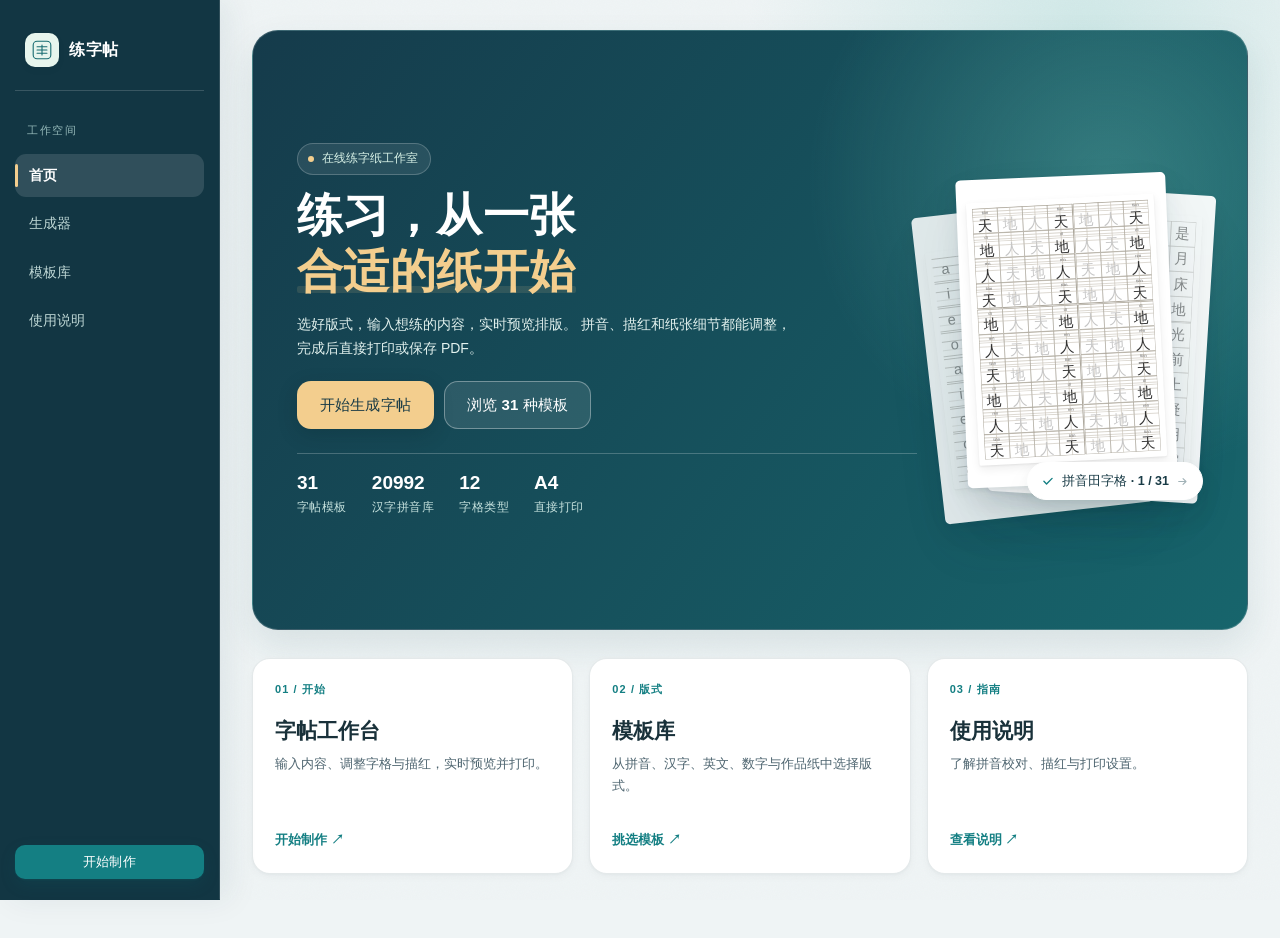
==== web/index.html @ 1cd7168d "Build calligraphy practice paper site and Pages demo" ====
<!DOCTYPE html>
<html lang="zh-CN" data-theme="light">
<head>
<meta charset="UTF-8">
<meta name="viewport" content="width=device-width, initial-scale=1, viewport-fit=cover">
<title>首页 · 练字帖</title>
<meta name="description" content="练字帖：免费在线字帖生成器，支持田字格、米字格、拼音、英文与古诗练习，实时预览后打印或保存 PDF。">
<link rel="stylesheet" href="assets/css/theme.css?v=3">
<link rel="stylesheet" href="assets/css/fonts.css?v=1">
<link rel="stylesheet" href="assets/css/app.css?v=5">
<link rel="stylesheet" href="assets/css/phone.css?v=2">
<link rel="stylesheet" href="assets/css/studio.css?v=3">
<link rel="stylesheet" href="assets/css/pages.css?v=2">
<link rel="stylesheet" href="assets/css/print.css" media="print">
<link rel="icon" href="data:image/svg+xml,%3Csvg xmlns='http://www.w3.org/2000/svg' viewBox='0 0 100 100'%3E%3Crect width='100' height='100' rx='22' fill='%23123643'/%3E%3Cpath d='M22 30h56M22 50h56M22 70h56M50 22v56' stroke='%23f3ce8e' stroke-width='4' stroke-linecap='round'/%3E%3C/svg%3E">
</head>
<body class="page-home">

<div class="paper-grain" aria-hidden="true"></div>

<!-- ============ 顶栏 ============ -->
<header class="topbar" id="topbar">
  <div class="topbar-inner">
    <a class="brand" href="index.html">
      <span class="brand-mark" aria-hidden="true">
        <svg viewBox="0 0 40 40"><rect x="4" y="4" width="32" height="32" rx="7"/><path d="M11 14h18M11 20h18M11 26h18M20 11v18"/></svg>
      </span>
      <span class="brand-text">
        <strong>练字帖</strong>
      </span>
    </a>

    <nav class="topnav" aria-label="主导航">
      <a href="index.html" class="is-active" aria-current="page">首页</a>
      <a href="studio.html">生成器</a>
      <a href="gallery.html">模板库</a>

      <a href="guide.html">使用说明</a>
    </nav>

    <div class="topbar-actions">
      <a class="btn btn-primary btn-sm nav-create" href="studio.html">开始制作</a>
    </div>
  </div>
</header>

<main id="top">
  <!-- ============ Hero ============ -->
  <section class="hero">
    <div class="hero-grid">
      <div class="hero-copy">
        <span class="eyebrow"><i class="dot"></i>在线练字纸工作室</span>
        <h1>练习，从一张<br><em>合适的纸开始</em></h1>
        <p class="hero-sub">
          选好版式，输入想练的内容，实时预览排版。
          拼音、描红和纸张细节都能调整，完成后直接打印或保存 PDF。
        </p>
        <div class="hero-cta">
          <a href="studio.html" class="btn btn-primary btn-lg">开始生成字帖</a>
          <a href="gallery.html" class="btn btn-ghost btn-lg" id="heroTplBtn">浏览 31 种模板</a>
        </div>
        <ul class="hero-stats">
          <li><b id="statTpl">31</b><span>字帖模板</span></li>
          <li><b>20992</b><span>汉字拼音库</span></li>
          <li><b>12</b><span>字格类型</span></li>
          <li><b>A4</b><span>直接打印</span></li>
        </ul>
      </div>

      <div class="hero-visual" id="heroVisual">
        <div class="stack">
          <div class="sheet sheet-3" aria-hidden="true"></div>
          <div class="sheet sheet-2" aria-hidden="true"></div>
          <div class="sheet sheet-1"></div>
        </div>
        <div class="hero-badge" id="heroBadge" title="点击切换下一款模板">
          <svg viewBox="0 0 24 24"><path d="M5 12.5l4.5 4.5L19 7.5"/></svg>
          <span id="heroBadgeText">所见即所得</span>
          <svg class="hero-badge-next" viewBox="0 0 24 24"><path d="M5 12h13M13 6.5l5.5 5.5-5.5 5.5"/></svg>
        </div>
      </div>
    </div>
  </section>

  <section class="home-paths" aria-label="功能入口">
    <a class="path-card" href="studio.html"><span class="path-number">01 / 开始</span><h2>字帖工作台</h2><p>输入内容、调整字格与描红，实时预览并打印。</p><span class="path-link">开始制作 ↗</span></a>
    <a class="path-card" href="gallery.html"><span class="path-number">02 / 版式</span><h2>模板库</h2><p>从拼音、汉字、英文、数字与作品纸中选择版式。</p><span class="path-link">挑选模板 ↗</span></a>

    <a class="path-card" href="guide.html"><span class="path-number">03 / 指南</span><h2>使用说明</h2><p>了解拼音校对、描红与打印设置。</p><span class="path-link">查看说明 ↗</span></a>
  </section>
</main>

<script src="assets/data/pinyin-data.js" defer></script>
<script src="assets/js/core/pinyin.js" defer></script>
<script src="assets/js/core/grids.js" defer></script>
<script src="assets/js/core/templates.js?v=4" defer></script>
<script src="assets/js/ui/preview.js?v=1" defer></script>
<script src="assets/js/ui/site.js?v=2" defer></script>
<script src="assets/js/ui/home.js?v=1" defer></script>
</body>
</html>
---- web/assets/css/theme.css ----
/* ============================================================
 * theme.css —— 设计令牌 / 基础重置 / 通用控件
 * 主题：清爽练字工作室，青绿与纸白（支持深浅模式）
 * ========================================================== */

:root {
  /* 色板 */
  --paper: #FFFDF7;
  --bg: #EFF4F5;
  --surface: #FFFFFF;
  --surface-2: #F5F9F9;
  --surface-3: #E7F0F1;
  --stage-bg: #DFE9EB;

  --ink: #19313A;
  --ink-2: #4E6570;
  --ink-3: #718890;
  --ink-4: #A1B2B7;

  --accent: #147F83;
  --accent-2: #0D686D;
  --accent-soft: #DDF2F0;
  --jade: #147F83;
  --gold: #D4A35C;

  --border: #244A571F;
  --border-2: #244A5733;
  --ring: #147F8340;

  /* 字体 */
  --font-ui: -apple-system, BlinkMacSystemFont, "SF Pro SC", "PingFang SC",
    "Hiragino Sans GB", "Microsoft YaHei", "Segoe UI", Roboto, sans-serif;
  --font-serif: "Songti SC", "STSong", "Source Han Serif SC", "Noto Serif SC",
    "PingFang SC", Georgia, serif;
  --font-mono: "SF Mono", "JetBrains Mono", ui-monospace, Menlo, monospace;

  /* 尺度 */
  --r-xs: 6px;
  --r-sm: 10px;
  --r: 14px;
  --r-lg: 20px;
  --r-xl: 28px;

  --sh-1: 0 1px 3px #1639440A, 0 3px 10px #16394408;
  --sh-2: 0 4px 12px #1639440C, 0 16px 32px #1639440D;
  --sh-3: 0 10px 24px #16394416, 0 30px 70px #1639441C;
  --sh-paper: 0 2px 4px #16394412, 0 10px 24px #16394414, 0 30px 60px #16394412;

  --ease: cubic-bezier(.22, .61, .36, 1);
  --ease-out: cubic-bezier(.16, 1, .3, 1);
  --topbar-h: 62px;
  --maxw: 1280px;

  color-scheme: light;
}

[data-theme="dark"] {
  --paper: #17272B;
  --bg: #0F1D22;
  --surface: #193039;
  --surface-2: #203841;
  --surface-3: #29434B;
  --stage-bg: #0B1B21;

  --ink: #F0F7F5;
  --ink-2: #C4D8D9;
  --ink-3: #93ADB3;
  --ink-4: #6F8A91;

  --accent: #63CEC2;
  --accent-2: #36AFA6;
  --accent-soft: #63CEC225;
  --jade: #63CEC2;
  --gold: #E4BC7B;

  --border: #E3F5F01F;
  --border-2: #E3F5F038;
  --ring: #63CEC24D;

  --sh-1: 0 1px 2px #0008, 0 2px 8px #0006;
  --sh-2: 0 2px 6px #0008, 0 12px 28px #000A;
  --sh-3: 0 8px 20px #000A, 0 28px 64px #000C;
  --sh-paper: 0 2px 4px #0006, 0 14px 32px #000A, 0 40px 80px #0009;

  color-scheme: dark;
}

* { box-sizing: border-box; }

html { -webkit-text-size-adjust: 100%; scroll-behavior: smooth; scroll-padding-top: 84px; }

body {
  margin: 0;
  background: var(--bg);
  color: var(--ink);
  font-family: var(--font-ui);
  font-size: 14px;
  line-height: 1.6;
  -webkit-font-smoothing: antialiased;
  overflow-x: hidden;
}

h1, h2, h3, h4, p, ul, ol, figure { margin: 0; }
ul, ol { padding: 0; list-style: none; }
a { color: inherit; text-decoration: none; }
button { font: inherit; color: inherit; background: none; border: 0; cursor: pointer; }
input, textarea, select { font: inherit; color: inherit; }
svg { display: block; }
::selection { background: var(--accent); color: #fff; }

/* 纸纹 */
.paper-grain {
  position: fixed; inset: 0; z-index: 0; pointer-events: none;
  opacity: .045; mix-blend-mode: multiply;
  background-image: url("data:image/svg+xml,%3Csvg xmlns='http://www.w3.org/2000/svg' width='180' height='180'%3E%3Cfilter id='n'%3E%3CfeTurbulence type='fractalNoise' baseFrequency='.85' numOctaves='3' stitchTiles='stitch'/%3E%3C/filter%3E%3Crect width='180' height='180' filter='url(%23n)'/%3E%3C/svg%3E");
}
[data-theme="dark"] .paper-grain { opacity: .05; mix-blend-mode: screen; }

/* ---------------- 按钮 ---------------- */
.btn {
  display: inline-flex; align-items: center; justify-content: center; gap: 7px;
  height: 40px; padding: 0 16px; border-radius: var(--r-sm);
  font-size: 13.5px; font-weight: 550; letter-spacing: .01em;
  border: 1px solid transparent; white-space: nowrap;
  transition: transform .18s var(--ease), background .18s var(--ease),
    border-color .18s var(--ease), box-shadow .18s var(--ease), color .18s var(--ease);
}
.btn:active { transform: scale(.975); }
.btn-ico { width: 15px; height: 15px; fill: none; stroke: currentColor; stroke-width: 1.7; stroke-linecap: round; stroke-linejoin: round; }

.btn-primary {
  background: var(--accent); color: #fff;
  box-shadow: 0 1px 2px #0E6D7040, 0 6px 16px #0E6D7026;
}
.btn-primary:hover { background: var(--accent-2); box-shadow: 0 2px 4px #0E6D704D, 0 10px 24px #0E6D7033; transform: translateY(-1px); }

.btn-ghost {
  background: var(--surface); color: var(--ink-2);
  border-color: var(--border-2); box-shadow: var(--sh-1);
}
.btn-ghost:hover { color: var(--ink); border-color: var(--ink-4); background: var(--surface-2); transform: translateY(-1px); }

.btn-lg { height: 48px; padding: 0 22px; font-size: 15px; border-radius: var(--r); }
.btn-sm { height: 34px; padding: 0 12px; font-size: 13px; }
.btn-xs { height: 30px; padding: 0 10px; font-size: 12.5px; }
.btn[disabled] { opacity: .5; pointer-events: none; }

.icon-btn {
  display: inline-flex; align-items: center; justify-content: center;
  width: 36px; height: 36px; border-radius: 10px; color: var(--ink-2);
  border: 1px solid var(--border); background: var(--surface);
  transition: all .18s var(--ease);
}
.icon-btn:hover { color: var(--ink); border-color: var(--ink-4); background: var(--surface-2); }
.icon-btn svg { width: 17px; height: 17px; fill: none; stroke: currentColor; stroke-width: 1.7; stroke-linecap: round; stroke-linejoin: round; }
.icon-btn.sm { width: 30px; height: 30px; border-radius: 8px; }
.icon-btn.sm svg { width: 15px; height: 15px; }

/* ---------------- 通用小控件 ---------------- */
.eyebrow {
  display: inline-flex; align-items: center; gap: 8px;
  padding: 5px 12px 5px 10px; border-radius: 100px;
  background: var(--surface); border: 1px solid var(--border);
  font-size: 12px; font-weight: 550; color: var(--ink-2);
  box-shadow: var(--sh-1);
}
.eyebrow .dot {
  width: 6px; height: 6px; border-radius: 50%; background: var(--accent);
  box-shadow: 0 0 0 3px var(--accent-soft);
  animation: pulse 2.4s var(--ease) infinite;
}
@keyframes pulse {
  0%, 100% { box-shadow: 0 0 0 3px var(--accent-soft); }
  50% { box-shadow: 0 0 0 6px #147F830A; }
}

/* ---------------- Toast ---------------- */
.toasts {
  position: fixed; z-index: 200; bottom: 26px; left: 50%; transform: translateX(-50%);
  display: flex; flex-direction: column; gap: 8px; align-items: center; pointer-events: none;
}
.toast {
  display: flex; align-items: center; gap: 9px;
  padding: 10px 16px; border-radius: 100px;
  background: var(--ink); color: var(--paper);
  font-size: 13px; font-weight: 500; box-shadow: var(--sh-3);
  animation: toastIn .32s var(--ease-out) both;
}
.toast svg { width: 15px; height: 15px; fill: none; stroke: currentColor; stroke-width: 2; stroke-linecap: round; stroke-linejoin: round; }
.toast.out { animation: toastOut .24s var(--ease) both; }
@keyframes toastIn { from { opacity: 0; transform: translateY(14px) scale(.96); } }
@keyframes toastOut { to { opacity: 0; transform: translateY(8px) scale(.97); } }

/* ---------------- Modal ---------------- */
.modal { position: fixed; inset: 0; z-index: 150; display: grid; place-items: center; padding: 24px; }
.modal[hidden] { display: none; }
.modal-mask { position: absolute; inset: 0; background: #0B0A0880; backdrop-filter: blur(6px); animation: fade .2s var(--ease); }
.modal-panel {
  position: relative; width: min(720px, 100%); max-height: 82vh;
  display: flex; flex-direction: column; overflow: hidden;
  background: var(--surface); border: 1px solid var(--border); border-radius: var(--r-xl);
  box-shadow: var(--sh-3); animation: modalIn .28s var(--ease-out);
}
@keyframes fade { from { opacity: 0; } }
@keyframes modalIn { from { opacity: 0; transform: translateY(16px) scale(.98); } }
.modal-head {
  display: flex; align-items: center; justify-content: space-between;
  padding: 16px 18px; border-bottom: 1px solid var(--border);
}
.modal-head h3 { font-family: var(--font-serif); font-size: 17px; font-weight: 600; }
.modal-body { padding: 8px 10px 18px; overflow: auto; }

/* ---------------- 表单控件（面板内） ---------------- */
.ctl-select { position: relative; }
.ctl-select select {
  appearance: none; width: 100%; height: 34px; padding: 0 30px 0 10px;
  background: var(--surface-2); border: 1px solid var(--border); border-radius: var(--r-xs);
  font-size: 13px; cursor: pointer; transition: all .16s var(--ease);
}
.ctl-select select:hover { border-color: var(--ink-4); }
.ctl-select select:focus { outline: none; border-color: var(--accent); box-shadow: 0 0 0 3px var(--ring); }
.ctl-caret {
  position: absolute; right: 9px; top: 50%; transform: translateY(-50%);
  width: 14px; height: 14px; fill: none; stroke: var(--ink-3); stroke-width: 1.6;
  stroke-linecap: round; stroke-linejoin: round; pointer-events: none;
}

.ctl-seg {
  display: flex; gap: 2px; padding: 2px; border-radius: 9px;
  background: var(--surface-3); border: 1px solid var(--border);
}
.seg-btn {
  flex: 1; min-width: 0; height: 28px; padding: 0 6px; border-radius: 7px;
  font-size: 12.5px; color: var(--ink-3); white-space: nowrap;
  transition: all .18s var(--ease);
}
.seg-btn:hover { color: var(--ink-2); }
.seg-btn.is-on {
  background: var(--surface); color: var(--ink); font-weight: 600;
  box-shadow: var(--sh-1);
}

.ctl-range { display: flex; align-items: center; gap: 10px; }
.ctl-range input[type="range"] {
  flex: 1; appearance: none; height: 18px; background: none; cursor: pointer;
}
.ctl-range input[type="range"]::-webkit-slider-runnable-track {
  height: 3px; border-radius: 2px; background: var(--surface-3);
}
.ctl-range input[type="range"]::-webkit-slider-thumb {
  appearance: none; width: 14px; height: 14px; margin-top: -5.5px; border-radius: 50%;
  background: var(--ink); border: 2px solid var(--surface);
  box-shadow: var(--sh-1); transition: transform .16s var(--ease);
}
.ctl-range input[type="range"]:hover::-webkit-slider-thumb { transform: scale(1.18); }
.ctl-range input[type="range"]:active::-webkit-slider-thumb { transform: scale(1.05); }
.ctl-range input[type="range"]::-moz-range-track { height: 3px; border-radius: 2px; background: var(--surface-3); }
.ctl-range input[type="range"]::-moz-range-thumb {
  width: 12px; height: 12px; border-radius: 50%; background: var(--ink);
  border: 2px solid var(--surface); box-shadow: var(--sh-1);
}
.ctl-out {
  min-width: 48px; text-align: right; font-size: 12px; font-variant-numeric: tabular-nums;
  color: var(--ink-2); font-family: var(--font-mono);
}

.ctl-color { display: flex; align-items: center; gap: 8px; }
.color-well { position: relative; width: 34px; height: 26px; flex: none; }
.color-well input { position: absolute; inset: 0; opacity: 0; cursor: pointer; }
.color-well span {
  display: block; width: 100%; height: 100%; border-radius: var(--r-xs);
  border: 1px solid var(--border-2); box-shadow: inset 0 1px 2px #0002;
}
.sw-row { display: flex; gap: 5px; }
.sw {
  width: 18px; height: 18px; border-radius: 5px; border: 1px solid var(--border-2);
  transition: transform .16s var(--ease);
}
.sw:hover { transform: scale(1.14); }
.sw.is-on { box-shadow: 0 0 0 2px var(--surface), 0 0 0 3.5px var(--accent); }

.ctl-switch { position: relative; display: inline-flex; }
.ctl-switch input { position: absolute; opacity: 0; width: 0; height: 0; }
.ctl-switch .track {
  display: block; width: 38px; height: 22px; border-radius: 100px;
  background: var(--surface-3); border: 1px solid var(--border);
  transition: all .22s var(--ease); position: relative;
}
.ctl-switch .knob {
  position: absolute; top: 2px; left: 2px; width: 16px; height: 16px; border-radius: 50%;
  background: var(--surface); box-shadow: 0 1px 3px #0003;
  transition: all .22s var(--ease);
}
.ctl-switch input:checked + .track { background: var(--accent); border-color: transparent; }
.ctl-switch input:checked + .track .knob { left: 19px; }
.ctl-switch input:focus-visible + .track { box-shadow: 0 0 0 3px var(--ring); }

.ctl-chips { display: flex; flex-wrap: wrap; gap: 6px; }
.chip {
  padding: 4px 10px; border-radius: 100px; font-size: 12px;
  background: var(--surface-2); border: 1px solid var(--border); color: var(--ink-3);
  transition: all .16s var(--ease);
}
.chip:hover { border-color: var(--ink-4); color: var(--ink-2); }
.chip.is-on {
  background: var(--accent-soft); border-color: #B1392C40; color: var(--accent); font-weight: 600;
}

.ctl-text input {
  width: 100%; height: 34px; padding: 0 10px; font-size: 13px;
  background: var(--surface-2); border: 1px solid var(--border); border-radius: var(--r-xs);
  transition: all .16s var(--ease);
}
.ctl-text input:focus { outline: none; border-color: var(--accent); box-shadow: 0 0 0 3px var(--ring); }

@media (prefers-reduced-motion: reduce) {
  *, *::before, *::after { animation-duration: .01ms !important; transition-duration: .01ms !important; }
}
---- web/assets/css/fonts.css ----
/* 字帖字形使用本地 Web 字体，离线预览与打印保持一致。 */
@font-face {
  font-family: 'CB WenKai';
  src: url('../fonts/LXGWWenKai-Regular.woff2') format('woff2');
  font-style: normal;
  font-weight: 400;
  font-display: swap;
}
@font-face {
  font-family: 'CB XingShu';
  src: url('../fonts/ZhiMangXing-Regular.woff2') format('woff2');
  font-style: normal;
  font-weight: 400;
  font-display: swap;
}
@font-face {
  font-family: 'CB SongTi';
  src: url('../fonts/ZCOOLXiaoWei-Regular.woff2') format('woff2');
  font-style: normal;
  font-weight: 400;
  font-display: swap;
}
@font-face {
  font-family: 'CB ShuFa';
  src: url('../fonts/LongCang-Regular.woff2') format('woff2');
  font-style: normal;
  font-weight: 400;
  font-display: swap;
}
@font-face {
  font-family: 'CB YuanTi';
  src: url('../fonts/Huninn-Regular.woff2') format('woff2');
  font-style: normal;
  font-weight: 400;
  font-display: swap;
}
@font-face {
  font-family: 'CB Handwriting';
  src: url('../fonts/Caveat.woff2') format('woff2');
  font-style: normal;
  font-weight: 400 700;
  font-display: swap;
}
---- web/assets/css/app.css ----
/* ============================================================
 * app.css —— 页面布局 + 字帖渲染区样式
 * ========================================================== */
main { position: relative; z-index: 1; }
/* 保证 hidden 属性不被组件自身的 display 覆盖 */
[hidden] { display: none !important; }

/* ---------------- 顶栏 ---------------- */
.topbar {
  position: sticky; top: 0; z-index: 100;
  backdrop-filter: blur(18px) saturate(1.7);
  -webkit-backdrop-filter: blur(18px) saturate(1.7);
  background: color-mix(in srgb, var(--bg) 78%, transparent);
  border-bottom: 1px solid transparent;
  transition: border-color .25s var(--ease), box-shadow .25s var(--ease), background .25s var(--ease);
}
.topbar.is-scrolled { border-bottom-color: var(--border); box-shadow: 0 1px 0 #1A181508, 0 8px 24px #1A181508; }
.topbar-inner {
  max-width: var(--maxw); margin: 0 auto; height: var(--topbar-h);
  padding: 0 26px; display: flex; align-items: center; gap: 26px;
}

.brand { display: flex; align-items: center; gap: 10px; margin-right: auto; }
.brand-mark {
  display: grid; place-items: center; width: 34px; height: 34px; border-radius: 10px;
  background: var(--ink); color: var(--paper); box-shadow: var(--sh-1);
}
.brand-mark svg { width: 22px; height: 22px; fill: none; stroke: currentColor; stroke-width: 2; stroke-linecap: round; }
.brand-mark.sm { width: 30px; height: 30px; border-radius: 9px; }
.brand-mark.sm svg { width: 19px; height: 19px; }
.brand-text { display: flex; flex-direction: column; line-height: 1.15; }
.brand-text strong { font-family: var(--font-serif); font-size: 16px; font-weight: 600; letter-spacing: .04em; }
.brand-text em { font-style: normal; font-size: 10px; letter-spacing: .12em; color: var(--ink-3); text-transform: uppercase; }

.topnav { display: flex; gap: 4px; }
.topnav a {
  position: relative; padding: 7px 13px; border-radius: 9px;
  font-size: 13.5px; color: var(--ink-3); transition: all .18s var(--ease);
}
.topnav a:hover { color: var(--ink); background: var(--surface-2); }
.topnav a.is-active { color: var(--ink); font-weight: 600; }
.topnav a.is-active::after {
  content: ""; position: absolute; left: 13px; right: 13px; bottom: 1px;
  height: 2px; border-radius: 2px; background: var(--accent);
}
.topbar-actions { display: flex; align-items: center; gap: 8px; }

/* ---------------- Hero ---------------- */
.hero { max-width: var(--maxw); margin: 0 auto; padding: 62px 26px 44px; }
.hero-grid { display: grid; grid-template-columns: 1.02fr .98fr; gap: 44px; align-items: center; }
.hero-copy h1 {
  margin: 18px 0 0; font-family: var(--font-serif);
  font-size: clamp(38px, 4.6vw, 58px); line-height: 1.22; font-weight: 600; letter-spacing: .01em;
}
.hero-copy h1 em { font-style: normal; color: var(--accent); position: relative; }
.hero-copy h1 em::after {
  content: ""; position: absolute; left: 0; right: 0; bottom: .08em; height: .16em;
  background: var(--accent); opacity: .16; border-radius: 2px;
}
.hero-sub { margin: 16px 0 0; max-width: 30em; font-size: 15px; line-height: 1.85; color: var(--ink-2); }
.hero-cta { display: flex; gap: 10px; margin-top: 26px; flex-wrap: wrap; }
.hero-stats { display: flex; gap: 30px; margin-top: 34px; padding-top: 22px; border-top: 1px solid var(--border); }
.hero-stats li { display: flex; flex-direction: column; }
.hero-stats b { font-family: var(--font-serif); font-size: 22px; font-weight: 600; }
.hero-stats span { font-size: 11.5px; color: var(--ink-3); letter-spacing: .04em; }

/* Hero 纸叠（2:3 纸卡 + 16 模板轮换） */
.hero-visual { position: relative; height: 500px; display: grid; place-items: center; }
.hero-visual .stack { position: relative; width: 292px; height: 438px; perspective: 1200px; }
.hero-visual .sheet {
  position: absolute; inset: 0; border-radius: 8px; background: #fff;
  box-shadow: var(--sh-paper); overflow: hidden; padding: 18px;
  display: flex; align-items: center; justify-content: center;
  transition: transform .55s var(--ease-out), box-shadow .55s var(--ease-out), opacity .55s var(--ease-out);
  transform-origin: 50% 100%;
}
.hero-visual .sheet-1 { transform: rotate(-2.4deg) translateY(0); z-index: 3; }
.hero-visual .sheet-2 { transform: rotate(3.6deg) translate(20px, 12px); z-index: 2; opacity: .94; }
.hero-visual .sheet-3 { transform: rotate(-6.5deg) translate(-26px, 26px); z-index: 1; opacity: .86; }
.hero-visual:hover .sheet-1 { transform: rotate(-1deg) translateY(-10px); box-shadow: 0 4px 8px #00000012, 0 16px 36px #00000014, 0 44px 90px #00000012; }
.hero-visual:hover .sheet-2 { transform: rotate(2.6deg) translate(52px, 6px); }
.hero-visual:hover .sheet-3 { transform: rotate(-8.5deg) translate(-58px, 20px); }
.hero-visual .sheet-2 .mini-sheet,
.hero-visual .sheet-3 .mini-sheet { opacity: .55; filter: saturate(.4); }

.hero-mini {
  width: 100%; height: 100%;
  display: flex; align-items: center; justify-content: center;
  animation: heroSheetIn .55s var(--ease-out);
}
.hero-mini > .mini-sheet { width: 100%; }
@keyframes heroSheetIn {
  from { opacity: 0; transform: translateY(14px) scale(.965) rotate(.6deg); }
}

.hero-badge {
  position: absolute; right: 6px; bottom: 24px; z-index: 4;
  display: flex; align-items: center; gap: 7px; padding: 8px 13px; border-radius: 100px;
  background: var(--surface); border: 1px solid var(--border); box-shadow: var(--sh-2);
  font-size: 12.5px; font-weight: 550; color: var(--ink-2);
  cursor: pointer; user-select: none; max-width: 240px;
  transition: transform .2s var(--ease), box-shadow .2s var(--ease), border-color .2s var(--ease);
}
.hero-badge:hover { transform: translateY(-2px); border-color: var(--ink-4); box-shadow: var(--sh-3); }
.hero-badge:active { transform: scale(.97); }
.hero-badge > svg:first-child { width: 14px; height: 14px; fill: none; stroke: var(--jade); stroke-width: 2.4; stroke-linecap: round; stroke-linejoin: round; flex: none; }
.hero-badge span { white-space: nowrap; overflow: hidden; text-overflow: ellipsis; }
.hero-badge-next {
  width: 13px; height: 13px; flex: none; fill: none; stroke: var(--ink-4);
  stroke-width: 2; stroke-linecap: round; stroke-linejoin: round;
  transition: transform .2s var(--ease), stroke .2s var(--ease);
}
.hero-badge:hover .hero-badge-next { transform: translateX(2px); stroke: var(--accent); }

/* ---------------- 段落标题 ---------------- */
.section-head {
  display: flex; align-items: flex-end; justify-content: space-between; gap: 20px;
  margin-bottom: 22px;
}
.section-title { font-family: var(--font-serif); font-size: 26px; font-weight: 600; letter-spacing: .01em; }
.section-desc { margin-top: 6px; font-size: 13.5px; color: var(--ink-3); }
.section-meta { font-size: 12.5px; color: var(--ink-3); font-variant-numeric: tabular-nums; }

/* ---------------- 工作台 ---------------- */
.studio { max-width: var(--maxw); margin: 0 auto; padding: 26px 26px 44px; }
.studio-grid {
  display: grid; grid-template-columns: 366px minmax(0, 1fr); gap: 22px; align-items: start;
}

/* 面板 */
.panel {
  position: sticky; top: calc(var(--topbar-h) + 16px);
  display: flex; flex-direction: column;
  max-height: calc(100vh - var(--topbar-h) - 34px);
  background: var(--surface); border: 1px solid var(--border);
  border-radius: var(--r-lg); box-shadow: var(--sh-2); overflow: hidden;
}
.panel-top { padding: 12px; border-bottom: 1px solid var(--border); background: var(--surface-2); }
.tpl-current {
  display: flex; align-items: center; gap: 11px; width: 100%; padding: 10px;
  border-radius: var(--r-sm); background: var(--surface); border: 1px solid var(--border);
  box-shadow: var(--sh-1); transition: all .18s var(--ease); text-align: left;
}
.tpl-current:hover { border-color: var(--ink-4); transform: translateY(-1px); box-shadow: var(--sh-2); }
.tpl-current-ico {
  display: grid; place-items: center; width: 34px; height: 34px; border-radius: 9px; flex: none;
  background: var(--accent-soft); color: var(--accent);
}
.tpl-current-ico svg { width: 18px; height: 18px; fill: none; stroke: currentColor; stroke-width: 1.7; stroke-linecap: round; stroke-linejoin: round; }
.tpl-current-copy { display: flex; flex-direction: column; min-width: 0; flex: 1; }
.tpl-current-copy b { font-size: 14px; font-weight: 600; }
.tpl-current-copy small { font-size: 11.5px; color: var(--ink-3); overflow: hidden; text-overflow: ellipsis; white-space: nowrap; }
.tpl-current-arrow { width: 15px; height: 15px; flex: none; color: var(--ink-4); }

.panel-scroll { flex: 1; overflow-y: auto; overscroll-behavior: contain; }
.panel-scroll::-webkit-scrollbar { width: 9px; }
.panel-scroll::-webkit-scrollbar-thumb { background: var(--ink-4); border-radius: 9px; border: 3px solid var(--surface); }
.panel-scroll::-webkit-scrollbar-track { background: transparent; }

.block { padding: 14px 14px 4px; border-bottom: 1px solid var(--border); }
.block-head { display: flex; align-items: center; justify-content: space-between; gap: 10px; margin-bottom: 10px; }
.block-title { font-size: 12px; font-weight: 650; letter-spacing: .08em; color: var(--ink-3); text-transform: uppercase; }
.block-note { font-size: 11px; color: var(--ink-4); }

.content-input {
  width: 100%; min-height: 104px; resize: vertical; padding: 11px 12px;
  background: var(--surface-2); border: 1px solid var(--border); border-radius: var(--r-sm);
  font-size: 14px; line-height: 1.8; letter-spacing: .04em;
  transition: all .18s var(--ease);
}
.content-input:focus { outline: none; border-color: var(--accent); box-shadow: 0 0 0 3px var(--ring); background: var(--surface); }
.input-hint {
  margin: -4px 0 4px; font-size: 11.5px; line-height: 1.45;
  color: var(--ink-3); min-height: 1.4em;
}
.quick-row { display: flex; align-items: center; gap: 6px; padding: 10px 0 12px; flex-wrap: wrap; }
.quick-label { font-size: 11.5px; color: var(--ink-4); margin-right: 2px; }
.quick {
  padding: 3px 9px; border-radius: 100px; font-size: 12px; color: var(--ink-2);
  background: var(--surface-2); border: 1px solid var(--border); transition: all .16s var(--ease);
}
.quick:hover { background: var(--surface-3); color: var(--ink); }

/* 拼音校对 */
.py-check {
  display: flex; flex-wrap: wrap; gap: 5px; max-height: 148px; overflow-y: auto;
  padding-bottom: 12px;
}
.py-check:empty::after { content: "输入汉字后自动标注拼音"; font-size: 12px; color: var(--ink-4); }
.py-item {
  display: flex; flex-direction: column; align-items: center; gap: 1px;
  min-width: 40px; padding: 5px 6px; border-radius: 8px;
  background: var(--surface-2); border: 1px solid var(--border);
  cursor: pointer; transition: all .16s var(--ease);
}
.py-item:hover { border-color: var(--accent); background: var(--accent-soft); }
.py-item .py-c { font-family: var(--font-serif); font-size: 15px; line-height: 1.2; }
.py-item .py-p { font-size: 10.5px; color: var(--ink-3); letter-spacing: .02em; }
.py-item.is-multi { border-color: #B1392C33; }
.py-item.is-multi .py-p { color: var(--accent); font-weight: 600; }
.py-item.is-multi .py-p::after { content: " ⇄"; opacity: .6; }

/* 设置分组 */
.settings { padding: 4px 0 8px; }
.pgroup { border-bottom: 1px solid var(--border); }
.pgroup:last-child { border-bottom: 0; }
.pgroup-head {
  display: flex; align-items: center; gap: 9px; width: 100%; padding: 13px 14px;
  font-size: 13px; font-weight: 600; transition: background .16s var(--ease);
}
.pgroup-head:hover { background: var(--surface-2); }
.pgroup-dot {
  width: 5px; height: 5px; border-radius: 50%; background: var(--ink-4);
  transition: all .2s var(--ease);
}
.pgroup.is-open .pgroup-dot { background: var(--accent); box-shadow: 0 0 0 3px var(--accent-soft); }
.pgroup-title { flex: 1; text-align: left; }
.pgroup-arrow { width: 14px; height: 14px; color: var(--ink-4); transition: transform .22s var(--ease); }
.pgroup.is-open .pgroup-arrow { transform: rotate(180deg); }
.pgroup-body {
  display: grid; grid-template-rows: 0fr; transition: grid-template-rows .28s var(--ease);
  overflow: hidden;
}
.pgroup.is-open .pgroup-body { grid-template-rows: 1fr; }
.pgroup-body > * { min-height: 0; }
.pgroup-body-inner { padding: 0 14px 14px; }

.prow { padding: 0 14px 13px; }
.prow[hidden] { display: none; }
.row-inline { display: flex; align-items: center; justify-content: space-between; gap: 12px; }
.row-label { display: flex; align-items: center; gap: 10px; font-size: 13px; color: var(--ink-2); }
.row-stack .row-label { margin-bottom: 7px; font-size: 12.5px; }
.row-hint { margin-top: 5px; font-size: 11px; color: var(--ink-4); line-height: 1.5; }
.row-inline .row-hint { flex: 1; }

.panel-foot {
  display: flex; gap: 8px; padding: 12px; border-top: 1px solid var(--border);
  background: var(--surface-2);
}
.panel-foot .btn { flex: 1; }

/* 预览台 */
.stage {
  display: flex; flex-direction: column; min-height: calc(100vh - var(--topbar-h) - 90px);
  background: var(--surface); border: 1px solid var(--border);
  border-radius: var(--r-lg); box-shadow: var(--sh-2); overflow: hidden;
}
.stage-bar {
  display: flex; align-items: center; justify-content: space-between; gap: 12px;
  padding: 9px 14px; border-bottom: 1px solid var(--border); background: var(--surface-2);
}
.stage-bar-left, .stage-bar-right { display: flex; align-items: center; gap: 8px; }
.seg-zoom {
  display: flex; align-items: center; gap: 2px; padding: 2px;
  background: var(--surface-3); border: 1px solid var(--border); border-radius: 9px;
}
.zoom-val {
  min-width: 46px; text-align: center; font-size: 12px; font-variant-numeric: tabular-nums;
  color: var(--ink-2); font-family: var(--font-mono);
}
.stage-divider { width: 1px; height: 16px; background: var(--border); }
.stage-info { font-size: 12.5px; color: var(--ink-3); font-variant-numeric: tabular-nums; }
.stage-hint { font-size: 11.5px; color: var(--ink-4); }

.stage-canvas {
  flex: 1; overflow: auto; padding: 30px 24px 44px;
  background: var(--stage-bg);
  background-image: radial-gradient(circle at 1px 1px, #1A181512 1px, transparent 0);
  background-size: 22px 22px;
}
.pages {
  display: flex; flex-direction: column; align-items: center; gap: 26px;
  width: max-content; min-width: 100%; margin: 0 auto;
  transform-origin: top center; transition: transform .2s var(--ease);
}

/* ---------------- 字帖渲染区 ---------------- */
.cb-page {
  position: relative; flex: none; display: flex; flex-direction: column;
  background: #fff; color: #1a1a1a;
  box-shadow: 0 1px 2px #00000010, 0 8px 20px #00000012, 0 24px 48px #0000000F;
  border-radius: 2px;
}
.cb-page::after {
  content: ""; position: absolute; inset: 0; pointer-events: none;
  box-shadow: inset 0 0 0 1px #0000000D;
}
.cb-head { flex: none; padding-bottom: 4px; }
.cb-head-empty { height: 2px; }
.cb-title {
  text-align: center; font-family: var(--font-serif); font-size: 19px; font-weight: 600;
  letter-spacing: .12em; color: #1a1a1a;
}
.cb-fields {
  display: flex; align-items: center; justify-content: space-between; gap: 12px;
  padding-top: 5px; font-size: 11px; color: #444;
}
.cb-meta { display: flex; gap: 12px; flex-wrap: wrap; }
.cb-field { display: inline-flex; align-items: baseline; gap: 3px; }
.cb-field i { font-style: normal; letter-spacing: .04em; }
.cb-field u { display: inline-block; min-width: 52px; border-bottom: 1px solid #bbb; height: 1em; }

.cb-body { flex: 1 1 auto; }
.cb-row { display: flex; }
.cb-row:last-child { margin-bottom: 0 !important; }

.cb-cell { position: relative; flex: none; }
.cb-cell .cb-grid-svg { position: absolute; z-index: 0; inset: 0; width: 100%; height: 100%; pointer-events: none; }
.cb-glyph {
  position: absolute; z-index: 1; inset: 0; display: flex; align-items: center; justify-content: center;
  line-height: 1; white-space: nowrap;
}
.cb-glyph-four { inset: 0 0 28%; align-items: flex-end; }
.cb-cell-v .cb-glyph { inset: 0; }

.cb-py { position: relative; flex: none; }
.cb-py .cb-grid-svg { position: absolute; z-index: 0; inset: 0; width: 100%; height: 100%; }
.cb-pinyin-row { display: flex; }
.cb-py-t {
  position: absolute; z-index: 1; left: 0; right: 0; top: 52%; transform: translateY(-50%);
  text-align: center; font-family: var(--font-ui) !important;
  letter-spacing: .01em; line-height: 1; white-space: nowrap; font-size: inherit;
}
.cb-py-label { display: inline-block; padding: 0 3px; background: #fff; }
.cb-pattern, .cb-stroke { color: #888; }
.cb-pattern svg, .cb-stroke svg { width: 100%; height: 100%; }

.cb-body-v { display: flex; flex-direction: row-reverse; justify-content: flex-start; height: 100%; }
.cb-col { display: flex; flex-direction: column; flex: none; }

/* ---------------- 模板库 ---------------- */
.gallery, .guide { max-width: var(--maxw); margin: 0 auto; padding: 34px 26px; }
.tpl-grid {
  display: grid; grid-template-columns: repeat(auto-fill, minmax(232px, 1fr)); gap: 16px;
}
.tpl-card {
  position: relative; display: flex; flex-direction: column; overflow: hidden;
  background: var(--surface); border: 1px solid var(--border); border-radius: var(--r-lg);
  box-shadow: var(--sh-1); text-align: left;
  transition: transform .26s var(--ease-out), box-shadow .26s var(--ease-out), border-color .2s var(--ease);
}
.tpl-card::before {
  content: ""; position: absolute; inset: 0; pointer-events: none; opacity: 0;
  background: radial-gradient(420px circle at var(--mx, 50%) var(--my, 0%), #B1392C0F, transparent 60%);
  transition: opacity .3s var(--ease);
}
.tpl-card:hover { transform: translateY(-4px); box-shadow: var(--sh-3); border-color: var(--border-2); }
.tpl-card:hover::before { opacity: 1; }
.tpl-card.is-active { border-color: var(--accent); box-shadow: 0 0 0 1px var(--accent), var(--sh-2); }

.tpl-preview {
  position: relative; height: 148px; padding: 14px 16px 10px;
  background: var(--surface-2); border-bottom: 1px solid var(--border);
  display: flex; flex-direction: column; justify-content: center; overflow: hidden;
}
.tpl-preview::after {
  content: ""; position: absolute; left: 0; right: 0; bottom: 0; height: 26px;
  background: linear-gradient(to bottom, transparent, var(--surface-2));
}
.mini-sheet {
  width: 100%; background: #fff; border-radius: 2px; padding: 6px;
  box-shadow: 0 1px 2px #0001, 0 4px 10px #0001;
  transform: rotate(-.6deg); transition: transform .35s var(--ease-out);
  container-type: inline-size;
}
.tpl-card:hover .mini-sheet { transform: rotate(0) scale(1.04); }
.mini-row { display: flex; }
.mini-cell {
  position: relative; flex: 1; aspect-ratio: 1;
}
.mini-cell svg { position: absolute; z-index: 0; inset: 0; width: 100%; height: 100%; }
.mini-cell b {
  position: absolute; z-index: 1; inset: 0; display: flex; align-items: center; justify-content: center;
  font-size: calc(58cqw / var(--cols, 6)); font-weight: 400; color: #333; line-height: 1;
}
.mini-cell.is-trace b { color: #c6c6c6; }
.mini-py { height: 36%; position: relative; }
.mini-py span {
  position: absolute; left: 0; right: 0; top: 58%; transform: translateY(-50%);
  text-align: center; font-size: 4px; color: #555;
}

.tpl-card-body { padding: 13px 15px 15px; }
.tpl-card-top { display: flex; align-items: center; gap: 8px; }
.tpl-card-name { font-size: 14.5px; font-weight: 600; }
.tpl-tag {
  margin-left: auto; padding: 2px 7px; border-radius: 100px; font-size: 10.5px;
  background: var(--accent-soft); color: var(--accent); font-weight: 600;
}
.tpl-card-desc { margin-top: 5px; font-size: 12.5px; color: var(--ink-3); line-height: 1.6; }

/* ---------------- 说明 ---------------- */
.guide-grid { display: grid; grid-template-columns: repeat(auto-fit, minmax(248px, 1fr)); gap: 16px; }
.guide-card {
  position: relative; padding: 20px 20px 22px; background: var(--surface);
  border: 1px solid var(--border); border-radius: var(--r-lg); box-shadow: var(--sh-1);
  transition: all .22s var(--ease);
}
.guide-card:hover { transform: translateY(-3px); box-shadow: var(--sh-2); border-color: var(--border-2); }
.guide-card .step {
  font-family: var(--font-serif); font-size: 26px; font-weight: 600; color: var(--accent); opacity: .28;
}
.guide-card h3 { margin-top: 6px; font-size: 15px; font-weight: 600; }
.guide-card p { margin-top: 7px; font-size: 13px; line-height: 1.8; color: var(--ink-2); }
.guide-card b { color: var(--accent); }

/* ---------------- 响应式 ---------------- */
@media (max-width: 1080px) {
  .hero-grid { grid-template-columns: 1fr; gap: 30px; }
  .hero-visual { height: 460px; }
  .hero-visual .stack { width: 260px; height: 390px; }
  .studio-grid { grid-template-columns: 1fr; }
  .panel { position: static; max-height: none; }
  .stage { min-height: 70vh; }
}
@media (max-width: 720px) {
  .topnav { display: none; }
  .topbar-inner { padding: 0 16px; gap: 12px; }
  .hero { padding: 40px 18px 30px; }
  .studio, .gallery, .guide { padding-left: 16px; padding-right: 16px; }
  .hero-stats { gap: 20px; }
  .hero-visual { height: 400px; }
  .hero-visual .stack { width: 220px; height: 330px; }
  .brand-text em { display: none; }
  .stage-canvas { padding: 18px 12px 30px; }
}
---- web/assets/css/phone.css ----
/* ============================================================
 * css/phone.css —— 手机版（iPhone 外壳内）布局
 * 仅在 <body class="phone"> 下生效，桌面版完全不受影响。
 * 视觉：纸白 / 青绿，毛玻璃 tabbar 与 sheet。
 * ========================================================== */

/* ---------- 隐藏桌面元素 ---------- */
body.phone { margin: 0; height: 100svh; min-height: 0; overflow: hidden;
  display: flex; flex-direction: column;
  background: var(--paper, #f2efe7); color: var(--ink, #1a1815);
  -webkit-tap-highlight-color: transparent; font-family: -apple-system, BlinkMacSystemFont, "PingFang SC", "Microsoft YaHei", sans-serif; }
body.phone * { box-sizing: border-box; }
body.phone .topbar,
body.phone .hero,
body.phone .guide,
body.phone .studio { display: none !important; }

/* ---------- 顶部状态栏 + 灵动岛 ---------- */
body.phone .phone-status { position: relative; flex: none; height: 54px; padding: 6px 30px 0;
  display: flex; align-items: center; justify-content: space-between;
  font-size: 14px; font-weight: 600; letter-spacing: .3px; }
body.phone .ps-time { color: var(--ink, #1a1815); }
body.phone .ps-right { display: flex; align-items: center; gap: 5px; color: var(--ink, #1a1815); font-size: 12px; opacity: .85; }
body.phone .island { position: absolute; top: 11px; left: 50%; transform: translateX(-50%);
  width: 118px; height: 33px; background: #000; border-radius: 22px; }

/* ---------- 预览主区 ---------- */
body.phone .phone-main { position: relative; flex: 1; min-height: 0; display: flex; overflow: hidden; }
body.phone .phone-main .stage { flex: 1; min-height: 0; display: flex; flex-direction: column; width: 100%; }
body.phone .stage-bar { display: none !important; }
body.phone .stage-canvas { flex: 1; min-height: 0; overflow: auto; -webkit-overflow-scrolling: touch;
  display: flex; align-items: flex-start; justify-content: center; padding: 14px 12px 8px; }
body.phone .pages { transform-origin: top center; margin: 0 auto; }
body.phone .page-sheet { box-shadow: 0 8px 24px #0002; }

/* ---------- 底部工具栏（玻璃质感） ---------- */
body.phone .phone-tabbar { flex: none; display: flex; padding: 6px 6px calc(6px + env(safe-area-inset-bottom, 0px));
  background: color-mix(in srgb, var(--paper, #f2efe7) 72%, transparent);
  backdrop-filter: blur(18px) saturate(1.4); -webkit-backdrop-filter: blur(18px) saturate(1.4);
  border-top: 1px solid color-mix(in srgb, var(--ink, #1a1815) 10%, transparent);
  box-shadow: 0 -6px 20px #0001; gap: 2px; }
body.phone .ptab { flex: 1; min-width: 0; border: 0; background: transparent; color: var(--ink-soft, #6a6358);
  display: flex; flex-direction: column; align-items: center; gap: 3px; padding: 6px 2px;
  font-size: 10.5px; font-weight: 600; cursor: pointer; border-radius: 12px;
  transition: background .15s, color .15s, transform .12s; touch-action: manipulation; }
body.phone .ptab svg { width: 23px; height: 23px; }
body.phone .ptab:active { transform: scale(.92); }
body.phone .ptab.is-active { color: var(--accent, #b1392c); background: color-mix(in srgb, var(--accent, #b1392c) 12%, transparent); }
body.phone .ptab.is-active svg { stroke: var(--accent, #b1392c); }

/* ---------- 底部抽屉 sheet ---------- */
body.phone .phone-sheet { position: fixed; left: 0; right: 0; bottom: 0; z-index: 60;
  width: 100%; max-width: none; height: min(78svh, 560px);
  display: flex; flex-direction: column;
  background: color-mix(in srgb, var(--paper, #f2efe7) 88%, #fff);
  backdrop-filter: blur(24px) saturate(1.5); -webkit-backdrop-filter: blur(24px) saturate(1.5);
  border: 1px solid color-mix(in srgb, var(--ink, #1a1815) 12%, transparent); border-bottom: 0;
  border-radius: 26px 26px 0 0; box-shadow: 0 -16px 50px #0003;
  transform: translateY(102%); transition: transform .26s cubic-bezier(.22,.8,.3,1);
  padding-bottom: env(safe-area-inset-bottom, 0px); }
body.phone .phone-sheet.open { transform: translateY(0); }
body.phone .sheet-grab { flex: none; height: 22px; display: flex; align-items: center; justify-content: center; cursor: grab; touch-action: none; }
body.phone .sheet-grab span { width: 38px; height: 5px; border-radius: 5px; background: color-mix(in srgb, var(--ink, #1a1815) 22%, transparent); }
body.phone .sheet-head { flex: none; height: 46px; padding: 0 18px 6px; display: flex; align-items: center; justify-content: space-between; }
body.phone .sheet-title { font-size: 17px; font-weight: 700; margin: 0; color: var(--ink, #1a1815); }
body.phone .sheet-done { border: 0; background: transparent; color: var(--accent, #b1392c); font-size: 15px; font-weight: 600; padding: 4px 6px; cursor: pointer; }
body.phone .sheet-content { flex: 1; min-height: 0; overflow: auto; overscroll-behavior: contain;
  -webkit-overflow-scrolling: touch; padding: 4px 18px 26px; }
body.phone .phone-pan[hidden] { display: none; }

/* 模板面板：隐藏原本的「模板库」小标题（抽屉标题已显示），卡片间距收紧 */
body.phone .phone-pan[data-pan="tpl"] .section-head { display: none; }
body.phone .phone-pan[data-pan="tpl"] .gallery { margin: 0; }
body.phone .phone-pan[data-pan="tpl"] .tpl-grid { gap: 10px; }
body.phone .phone-pan[data-pan="tpl"] .tpl-card { text-align: left; }

/* sheet 内复用桌面控件，统一为手机宽度 */
body.phone .sheet-content .pgroup { background: color-mix(in srgb, var(--paper, #f2efe7) 60%, #fff);
  border: 1px solid color-mix(in srgb, var(--ink, #1a1815) 9%, transparent);
  border-radius: 14px; margin-bottom: 12px; overflow: hidden; }
body.phone .sheet-content .pgroup-body-inner { padding: 6px 14px 14px; }
body.phone .sheet-content .block { background: color-mix(in srgb, var(--paper, #f2efe7) 60%, #fff);
  border: 1px solid color-mix(in srgb, var(--ink, #1a1815) 9%, transparent);
  border-radius: 14px; padding: 14px; margin-bottom: 12px; }
body.phone .content-input { width: 100%; min-height: 96px; font-size: 16px; line-height: 1.6; }
body.phone .py-check { display: flex; flex-wrap: wrap; gap: 8px; }
body.phone .py-item { min-width: 52px; min-height: 52px; }
body.phone .block-head { margin-bottom: 8px; }
---- web/assets/css/studio.css ----
/* 练字帖：工作台优先的青绿主题。字帖纸张本身仍由打印样式控制。 */

body:not(.phone) {
  background:
    radial-gradient(circle at 85% 4%, #CFE8E7 0, transparent 24%),
    var(--bg);
}

body:not(.phone) .paper-grain { opacity: .025; }
body:not(.phone) .section-title { font-family: var(--font-ui); font-weight: 760; letter-spacing: -.035em; }
body:not(.phone) .section-head { align-items: center; }
body:not(.phone) .section-desc { color: var(--ink-2); }

/* 介绍区缩短，让编辑与预览更早进入视野。 */
body:not(.phone) .hero {
  width: calc(100% - 64px);
  max-width: 1360px;
  margin: 30px auto 0;
  padding: 32px 44px;
  border: 1px solid #FFFFFF2B;
  border-radius: 26px;
  background:
    radial-gradient(circle at 86% 25%, #73C8BC55 0, transparent 31%),
    linear-gradient(125deg, #153B4B 0%, #17656C 100%);
  box-shadow: 0 16px 36px #1B53591C;
  color: #fff;
  overflow: hidden;
}
body:not(.phone) .hero-grid { grid-template-columns: minmax(0, 1fr) 260px; gap: 26px; }
body:not(.phone) .hero-copy h1 {
  margin-top: 13px;
  font-size: clamp(34px, 3.6vw, 52px);
  line-height: 1.22;
  font-weight: 600;
}
body:not(.phone) .hero-copy h1 em { color: #F3CE8E; }
body:not(.phone) .hero-copy h1 em::after { background: #F3CE8E; opacity: .12; }
body:not(.phone) .hero-sub { max-width: 36em; margin-top: 12px; color: #E2F1EE; font-size: 14px; line-height: 1.75; }
body:not(.phone) .hero-cta { margin-top: 20px; }
body:not(.phone) .hero .btn-primary { background: #F3CE8E; color: #193B46; box-shadow: 0 6px 20px #071D2533; }
body:not(.phone) .hero .btn-primary:hover { background: #FFE0A8; }
body:not(.phone) .hero .btn-ghost { background: #FFFFFF1A; color: #fff; border-color: #FFFFFF57; box-shadow: none; }
body:not(.phone) .hero .btn-ghost:hover { background: #FFFFFF2B; }
body:not(.phone) .hero .eyebrow { color: #D8F2E7; background: #FFFFFF15; border-color: #FFFFFF35; box-shadow: none; }
body:not(.phone) .hero .eyebrow .dot { background: #F3CE8E; box-shadow: none; }
body:not(.phone) .hero-stats { margin-top: 24px; padding-top: 14px; gap: 25px; border-color: #FFFFFF38; }
body:not(.phone) .hero-stats b { font-family: var(--font-ui); font-size: 19px; font-weight: 750; }
body:not(.phone) .hero-stats span { color: #C5E1DD; }
body:not(.phone) .hero-visual { height: 296px; }
body:not(.phone) .hero-visual .stack { width: 176px; height: 256px; }
body:not(.phone) .hero-visual .sheet { padding: 11px; border-radius: 5px; }
body:not(.phone) .hero-badge { right: 0; bottom: 4px; color: #193B46; background: #fff; border-color: #fff; }

/* 编辑区和内容卡片统一为工作台组件。 */
body:not(.phone) .studio,
body:not(.phone) .gallery,
body:not(.phone) .guide { max-width: 1360px; padding-left: 32px; padding-right: 32px; }
body:not(.phone) .studio { padding-top: 34px; }
body:not(.phone) .studio-grid { grid-template-columns: 342px minmax(0, 1fr); gap: 18px; }
body:not(.phone) .panel { border-radius: 18px; box-shadow: var(--sh-2); }
body:not(.phone) .panel-top { background: var(--surface); }
body:not(.phone) .tpl-current { background: var(--surface-2); box-shadow: none; }
body:not(.phone) .block-title { color: var(--accent-2); }
body:not(.phone) .content-input { background: #FBFDFD; }
body:not(.phone) .stage { border-radius: 18px; box-shadow: var(--sh-2); }
body:not(.phone) .stage-bar { background: var(--surface); }
body:not(.phone) .stage-canvas {
  background-color: var(--stage-bg);
  background-image: linear-gradient(#FFFFFF50 1px, transparent 1px), linear-gradient(90deg, #FFFFFF50 1px, transparent 1px);
  background-size: 28px 28px;
}
body:not(.phone) .tpl-card,
body:not(.phone) .guide-card { border-radius: 16px; }
body:not(.phone) .tpl-card::before { background: radial-gradient(420px circle at var(--mx, 50%) var(--my, 0%), #147F831C, transparent 60%); }
body:not(.phone) .guide-card .step { font-family: var(--font-ui); opacity: .6; }

@media (min-width: 1101px) {
  body:not(.phone) .topbar {
    position: fixed; inset: 0 auto 0 0; width: 220px;
    background: #123643; border-right: 1px solid #FFFFFF21;
    box-shadow: 10px 0 30px #12364312;
  }
  body:not(.phone) .topbar-inner {
    width: 100%; height: 100%; padding: 25px 15px 20px;
    flex-direction: column; align-items: stretch; gap: 0;
  }
  body:not(.phone) .brand { margin: 0; padding: 8px 10px 23px; border-bottom: 1px solid #FFFFFF2A; }
  body:not(.phone) .brand-mark { background: #E7F5ED; color: #176B70; }
  body:not(.phone) .brand-text strong { color: #fff; }
  body:not(.phone) .brand-text em { color: #A9CCC9; font-size: 8px; letter-spacing: .06em; }
  body:not(.phone) .topnav { flex-direction: column; gap: 5px; margin: 31px 0 auto; }
  body:not(.phone) .topnav::before { content: '工作空间'; padding: 0 12px 9px; color: #95B9B9; font-size: 11px; letter-spacing: .14em; }
  body:not(.phone) .topnav a { padding: 11px 14px; color: #BED7D5; border-radius: 11px; }
  body:not(.phone) .topnav a:hover { background: #FFFFFF18; color: #fff; }
  body:not(.phone) .topnav a.is-active { color: #fff; background: #FFFFFF20; }
  body:not(.phone) .topnav a.is-active::after { left: 0; right: auto; top: 10px; bottom: 10px; width: 3px; height: auto; background: #F3CE8E; }
  body:not(.phone) .topbar-actions { flex-direction: column; align-items: stretch; gap: 8px; }
  body:not(.phone) .topbar-actions #btnResetTop { background: transparent; border-color: #FFFFFF2B; color: #D5ECE8; box-shadow: none; }
  body:not(.phone) .topbar-actions #btnPrintTop { color: #173A44; background: #F3CE8E; box-shadow: none; }
  body:not(.phone) main { margin-left: 220px; }
  body:not(.phone) .panel { top: 20px; max-height: calc(100vh - 40px); }
}

@media (max-width: 1100px) {
  body:not(.phone) .topbar { background: #123643; border-bottom-color: #FFFFFF1F; }
  body:not(.phone) .brand-mark { background: #E7F5ED; color: #176B70; }
  body:not(.phone) .brand-text strong { color: #fff; }
  body:not(.phone) .brand-text em { color: #A9CCC9; }
  body:not(.phone) .topnav a { color: #C2DCD9; }
  body:not(.phone) .topnav a.is-active { color: #fff; }
  body:not(.phone) .topbar-actions #btnResetTop { background: #FFFFFF1A; border-color: #FFFFFF35; color: #fff; }
  body:not(.phone) .hero { width: calc(100% - 36px); margin-top: 18px; }
  body:not(.phone) .hero-grid { grid-template-columns: minmax(0, 1fr) 220px; }
  body:not(.phone) .hero-visual { height: 264px; }
  body:not(.phone) .hero-visual .stack { width: 158px; height: 230px; }
  body:not(.phone) .studio-grid { grid-template-columns: 1fr; }
  body:not(.phone) .panel { position: static; max-height: none; }
}

@media (max-width: 720px) {
  body:not(.phone) .hero { padding: 30px 24px; border-radius: 18px; }
  body:not(.phone) .hero-grid { grid-template-columns: 1fr; }
  body:not(.phone) .hero-visual { display: none; }
  body:not(.phone) .hero-copy h1 { font-size: clamp(34px, 8vw, 44px); }
  body:not(.phone) .hero-stats { display: grid; grid-template-columns: repeat(4, 1fr); gap: 10px; }
  body:not(.phone) .hero-stats span { font-size: 10px; }
  body:not(.phone) .studio,
  body:not(.phone) .gallery,
  body:not(.phone) .guide { padding-left: 18px; padding-right: 18px; }
  body:not(.phone) .section-head { align-items: flex-start; }
}

@media (max-width: 450px) {
  body:not(.phone) .topbar-inner { gap: 7px; padding: 0 12px; }
  body:not(.phone) .brand-text strong { font-size: 14px; }
  body:not(.phone) .topbar-actions { gap: 5px; }
  body:not(.phone) .topbar-actions #btnResetTop { display: none; }
  body:not(.phone) .topbar-actions #btnPrintTop { padding: 0 9px; font-size: 11px; }
  body:not(.phone) .hero-stats { grid-template-columns: repeat(2, 1fr); row-gap: 12px; }
}

/* 手机版外壳共用配色，保留原有抽屉与打印交互。 */
body.phone { background: var(--bg); }
body.phone .phone-main { background: var(--stage-bg); }
body.phone .phone-tabbar { background: color-mix(in srgb, var(--surface) 88%, transparent); }
body.phone .phone-sheet { background: color-mix(in srgb, var(--surface) 94%, transparent); }
body.phone .sheet-content .pgroup,
body.phone .sheet-content .block { background: var(--surface-2); border-color: var(--border); }
body.phone .ptab.is-active { background: var(--accent-soft); }

[data-theme="dark"] body:not(.phone) { background: var(--bg); }
[data-theme="dark"] body:not(.phone) .content-input { background: var(--surface-2); }
[data-theme="dark"] .btn-primary { color: #102C31; }

@media print {
  body:not(.phone) main { margin-left: 0 !important; }
  body:not(.phone) .hero,
  body:not(.phone) .studio { box-shadow: none !important; }
}
---- web/assets/css/pages.css ----
/* 多页面入口、内容页和窄屏导航。 */
body.page-studio:not(.phone) .gallery { display: none !important; }

body.page-home .hero {
  min-height: min(68svh, 600px);
  display: grid;
  align-items: center;
}
body.page-home .hero-grid { width: 100%; }
body.page-home .hero-visual { height: 348px; }
body.page-home .hero-visual .stack { width: 210px; height: 308px; }

.home-paths {
  width: calc(100% - 64px);
  max-width: 1360px;
  margin: 0 auto;
  padding: 28px 0 64px;
  display: grid;
  grid-template-columns: repeat(3, minmax(0, 1fr));
  gap: 16px;
}
.path-card {
  min-height: 216px;
  padding: 22px;
  display: flex;
  flex-direction: column;
  background: var(--surface);
  border: 1px solid var(--border);
  border-radius: 18px;
  box-shadow: var(--sh-1);
  transition: transform .2s var(--ease), box-shadow .2s var(--ease), border-color .2s var(--ease);
}
.path-card:hover { transform: translateY(-4px); box-shadow: var(--sh-2); border-color: var(--accent); }
.path-number { color: var(--accent); font-size: 11px; font-weight: 700; letter-spacing: .1em; }
.path-card h2 { margin-top: 18px; font-size: 21px; line-height: 1.35; }
.path-card p { margin-top: 8px; color: var(--ink-2); font-size: 13px; line-height: 1.7; }
.path-link { margin-top: auto; padding-top: 18px; color: var(--accent); font-size: 13px; font-weight: 650; }

body.page-gallery .gallery,
body.page-guide .guide {
  padding-top: 48px;
  padding-bottom: 72px;
  min-height: calc(100svh - 200px);
}
body.page-guide .guide-grid { grid-template-columns: repeat(2, minmax(0, 1fr)); }

@media (max-width: 1100px) {
  .home-paths { grid-template-columns: repeat(2, minmax(0, 1fr)); }
}

@media (max-width: 720px) {
  body:not(.phone) .topbar-inner {
    height: auto;
    min-height: var(--topbar-h);
    flex-wrap: wrap;
    justify-content: space-between;
    row-gap: 0;
    padding-top: 7px;
  }
  body:not(.phone) .topnav {
    order: 3;
    display: flex;
    flex: 0 0 100%;
    overflow-x: auto;
    white-space: nowrap;
    gap: 2px;
    padding: 1px 0 7px;
    scrollbar-width: none;
  }
  body:not(.phone) .topnav::-webkit-scrollbar { display: none; }
  body:not(.phone) .topnav a { flex: none; padding: 6px 10px; font-size: 12px; }
  body:not(.phone) .topnav a.is-active::after { left: 10px; right: 10px; bottom: 0; }
  body:not(.phone) .nav-create { display: none; }
  body.page-home .hero { min-height: 0; }
  .home-paths { width: auto; margin: 0 18px; padding: 4px 0 38px; gap: 10px; }
  .path-card { min-height: 184px; padding: 16px; border-radius: 14px; }
  .path-card h2 { margin-top: 12px; font-size: 18px; }
  .path-card p { font-size: 12px; }
  body.page-gallery .gallery,
  body.page-guide .guide { padding-top: 30px; }
  body.page-guide .guide-grid { grid-template-columns: 1fr; }
}

@media (max-width: 480px) {
  .home-paths { grid-template-columns: 1fr; }
  .path-card { min-height: 0; }
}
---- web/assets/css/print.css ----
/* ============================================================
 * print.css —— 打印 / 导出 PDF（仅保留字帖页，矢量输出）
 * ========================================================== */
@media print {
  @page { size: A4 portrait; margin: 0; }

  html, body {
    background: #fff !important;
    width: auto; height: auto; margin: 0; padding: 0;
    overflow: visible !important;
    -webkit-print-color-adjust: exact;
    print-color-adjust: exact;
  }

  .paper-grain,
  .topbar,
  .hero,
  .panel,
  .stage-bar,
  .gallery,
  .guide,
  .toasts,
  .section-head { display: none !important; }

  main { padding: 0 !important; }
  .studio { max-width: none !important; padding: 0 !important; margin: 0 !important; }
  .studio-grid { display: block !important; gap: 0 !important; }

  .stage {
    display: block !important;
    min-height: 0 !important; border: 0 !important; border-radius: 0 !important;
    box-shadow: none !important; overflow: visible !important; background: #fff !important;
  }
  .stage-canvas {
    display: block !important; overflow: visible !important;
    padding: 0 !important; margin: 0 !important;
    background: #fff !important; background-image: none !important;
    height: auto !important;
  }
  .pages {
    display: block !important; width: auto !important; margin: 0 !important;
    transform: none !important; gap: 0 !important;
  }

  .cb-page {
    box-shadow: none !important; border-radius: 0 !important;
    margin: 0 !important; page-break-after: always; break-after: page;
  }
  .cb-page:last-child { page-break-after: auto; break-after: auto; }
  .cb-page::after { display: none !important; }
  .cb-page { page-break-inside: avoid; break-inside: avoid; }
}
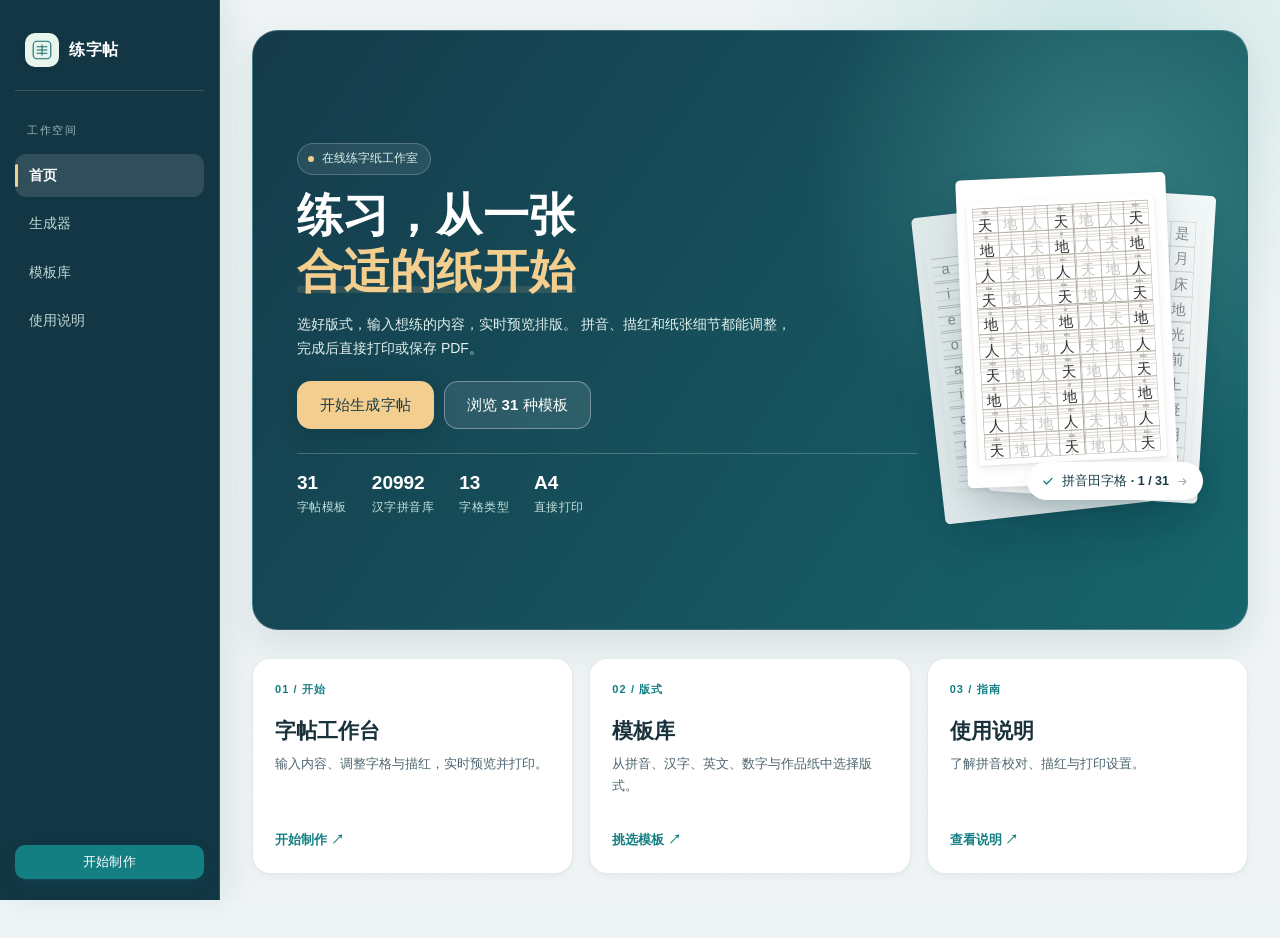
==== commit 1d9222fd: "Correct grid count on home page" ====
--- a/web/index.html
+++ b/web/index.html
@@ -62,7 +62,7 @@
         <ul class="hero-stats">
           <li><b id="statTpl">31</b><span>字帖模板</span></li>
           <li><b>20992</b><span>汉字拼音库</span></li>
-          <li><b>12</b><span>字格类型</span></li>
+          <li><b>13</b><span>字格类型</span></li>
           <li><b>A4</b><span>直接打印</span></li>
         </ul>
       </div>
